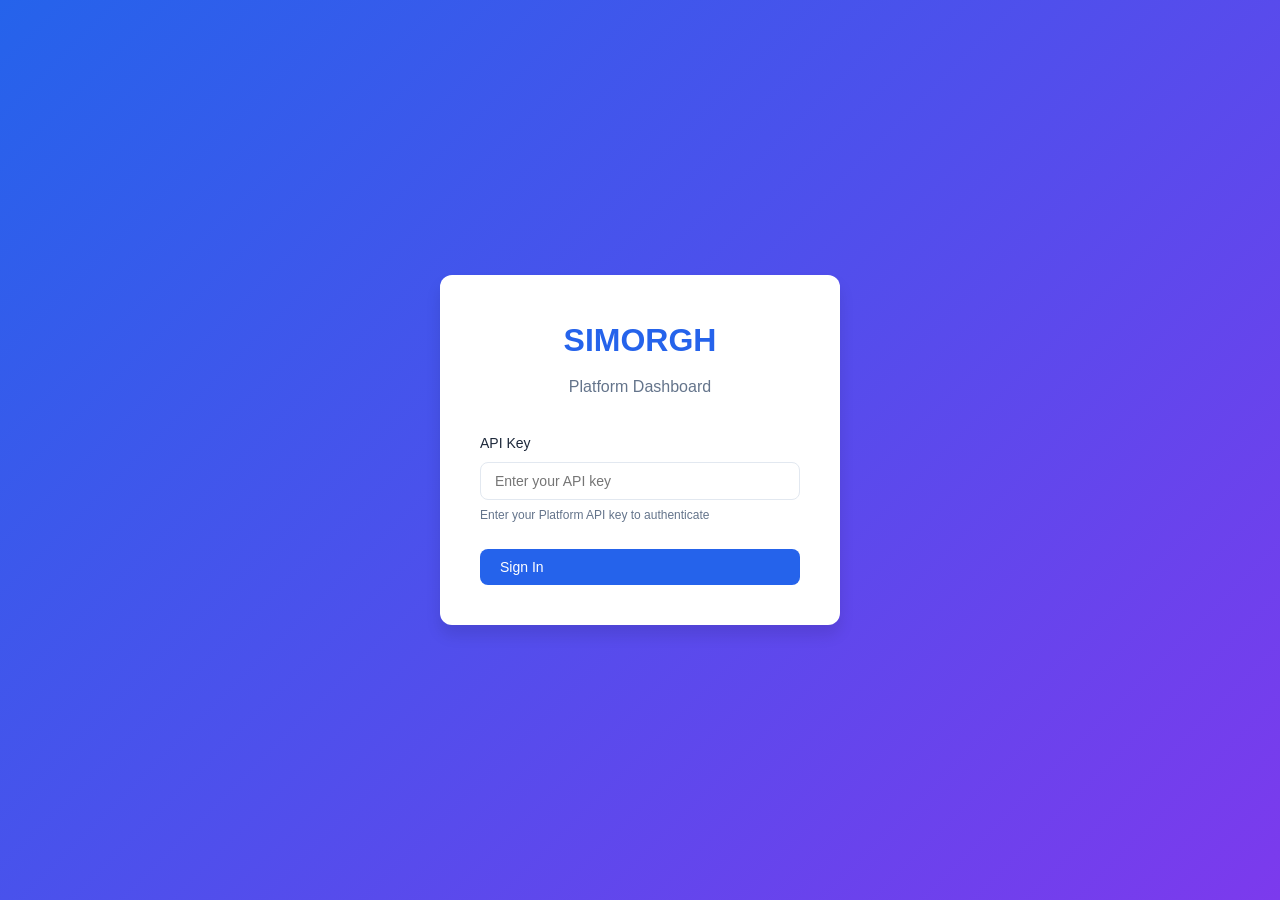
==== frontend/billing.html @ cf142aa9 "Title: Implement SIMORGH Platform frontend dashboard with core infrastructure UI Key features implem" ====
<!DOCTYPE html>
<html lang="en">
<head>
  <meta charset="UTF-8">
  <meta name="viewport" content="width=device-width, initial-scale=1.0">
  <title>Credits & Billing - SIMORGH Platform</title>
  <link rel="stylesheet" href="css/styles.css">
</head>
<body>
  <div class="app-container">
    <!-- Sidebar -->
    <aside class="sidebar">
      <a href="dashboard.html" class="nav-logo">SIMORGH</a>
      <ul class="nav-menu">
        <li class="nav-item"><a href="dashboard.html" class="nav-link">Dashboard</a></li>
        <li class="nav-item"><a href="applications.html" class="nav-link">Applications</a></li>
        <li class="nav-item"><a href="credentials.html" class="nav-link">API Keys</a></li>
        <li class="nav-item"><a href="usage.html" class="nav-link">Usage</a></li>
        <li class="nav-item"><a href="billing.html" class="nav-link active">Credits</a></li>
        <li class="nav-item"><a href="knowledge.html" class="nav-link">Knowledge</a></li>
        <li class="nav-item"><a href="logs.html" class="nav-link">Logs</a></li>
      </ul>
    </aside>

    <!-- Main Content -->
    <main class="main-content">
      <header class="header">
        <h1>Credits & Billing</h1>
        <div class="user-info">
          <button id="logout-btn" class="btn btn-secondary">Logout</button>
        </div>
      </header>

      <!-- Balance Card -->
      <div class="stats-grid">
        <div class="stat-card">
          <div class="stat-label">Current Balance</div>
          <div class="stat-value" id="current-balance">Loading...</div>
        </div>
        <div class="stat-card">
          <div class="stat-label">Subscription Plan</div>
          <div class="stat-value" id="subscription-plan" style="font-size: 1.25rem;">Loading...</div>
        </div>
      </div>

      <!-- Add Credits -->
      <div class="card">
        <div class="card-header">
          <h3 class="card-title">Add Credits</h3>
        </div>
        <div class="card-body">
          <p>Credit purchasing would be implemented here based on your billing provider integration.</p>
          <div class="flex gap-2 mt-4">
            <button class="btn btn-secondary">Add 1,000 Credits</button>
            <button class="btn btn-secondary">Add 5,000 Credits</button>
            <button class="btn btn-secondary">Add 10,000 Credits</button>
          </div>
        </div>
      </div>

      <!-- Transactions History -->
      <div class="card">
        <div class="card-header">
          <h3 class="card-title">Transaction History</h3>
        </div>
        <div class="card-body" id="transactions-table">
          Loading transactions...
        </div>
      </div>
    </main>
  </div>

  <script src="js/api.js"></script>
  <script src="js/app.js"></script>
</body>
</html>
---- frontend/css/styles.css ----
/* SIMORGH PLATFORM - SaaS Dashboard Styles */

:root {
  --primary-color: #2563eb;
  --primary-hover: #1d4ed8;
  --secondary-color: #64748b;
  --success-color: #10b981;
  --warning-color: #f59e0b;
  --danger-color: #ef4444;
  --background: #f8fafc;
  --surface: #ffffff;
  --text-primary: #1e293b;
  --text-secondary: #64748b;
  --border-color: #e2e8f0;
  --shadow: 0 1px 3px rgba(0,0,0,0.1);
  --shadow-lg: 0 10px 15px rgba(0,0,0,0.1);
  --radius: 8px;
  --radius-lg: 12px;
}

* {
  margin: 0;
  padding: 0;
  box-sizing: border-box;
}

body {
  font-family: -apple-system, BlinkMacSystemFont, 'Segoe UI', Roboto, Oxygen, Ubuntu, sans-serif;
  background: var(--background);
  color: var(--text-primary);
  line-height: 1.6;
}

/* Layout */
.app-container {
  display: flex;
  min-height: 100vh;
}

.sidebar {
  width: 260px;
  background: var(--surface);
  border-right: 1px solid var(--border-color);
  padding: 1.5rem;
  position: fixed;
  height: 100vh;
  overflow-y: auto;
}

.main-content {
  flex: 1;
  margin-left: 260px;
  padding: 2rem;
  max-width: 1400px;
}

/* Header */
.header {
  display: flex;
  justify-content: space-between;
  align-items: center;
  margin-bottom: 2rem;
}

.header h1 {
  font-size: 1.875rem;
  font-weight: 700;
  color: var(--text-primary);
}

.user-info {
  display: flex;
  align-items: center;
  gap: 1rem;
}

/* Navigation */
.nav-logo {
  font-size: 1.5rem;
  font-weight: 700;
  color: var(--primary-color);
  margin-bottom: 2rem;
  display: block;
  text-decoration: none;
}

.nav-menu {
  list-style: none;
}

.nav-item {
  margin-bottom: 0.5rem;
}

.nav-link {
  display: flex;
  align-items: center;
  gap: 0.75rem;
  padding: 0.75rem 1rem;
  color: var(--text-secondary);
  text-decoration: none;
  border-radius: var(--radius);
  transition: all 0.2s;
}

.nav-link:hover,
.nav-link.active {
  background: var(--primary-color);
  color: white;
}

.nav-icon {
  width: 20px;
  height: 20px;
}

/* Cards */
.card {
  background: var(--surface);
  border-radius: var(--radius-lg);
  padding: 1.5rem;
  box-shadow: var(--shadow);
  margin-bottom: 1.5rem;
}

.card-header {
  display: flex;
  justify-content: space-between;
  align-items: center;
  margin-bottom: 1rem;
}

.card-title {
  font-size: 1.125rem;
  font-weight: 600;
  color: var(--text-primary);
}

.card-body {
  color: var(--text-secondary);
}

/* Stats Grid */
.stats-grid {
  display: grid;
  grid-template-columns: repeat(auto-fit, minmax(240px, 1fr));
  gap: 1.5rem;
  margin-bottom: 2rem;
}

.stat-card {
  background: var(--surface);
  padding: 1.5rem;
  border-radius: var(--radius-lg);
  box-shadow: var(--shadow);
}

.stat-label {
  font-size: 0.875rem;
  color: var(--text-secondary);
  margin-bottom: 0.5rem;
}

.stat-value {
  font-size: 1.875rem;
  font-weight: 700;
  color: var(--text-primary);
}

.stat-change {
  font-size: 0.875rem;
  margin-top: 0.5rem;
}

.stat-change.positive {
  color: var(--success-color);
}

.stat-change.negative {
  color: var(--danger-color);
}

/* Tables */
.table-container {
  overflow-x: auto;
}

.data-table {
  width: 100%;
  border-collapse: collapse;
}

.data-table th,
.data-table td {
  padding: 0.75rem 1rem;
  text-align: left;
  border-bottom: 1px solid var(--border-color);
}

.data-table th {
  font-weight: 600;
  color: var(--text-secondary);
  font-size: 0.875rem;
  text-transform: uppercase;
  letter-spacing: 0.05em;
}

.data-table tr:hover {
  background: var(--background);
}

/* Buttons */
.btn {
  display: inline-flex;
  align-items: center;
  gap: 0.5rem;
  padding: 0.625rem 1.25rem;
  font-size: 0.875rem;
  font-weight: 500;
  border-radius: var(--radius);
  border: none;
  cursor: pointer;
  transition: all 0.2s;
  text-decoration: none;
}

.btn-primary {
  background: var(--primary-color);
  color: white;
}

.btn-primary:hover {
  background: var(--primary-hover);
}

.btn-secondary {
  background: var(--background);
  color: var(--text-primary);
  border: 1px solid var(--border-color);
}

.btn-secondary:hover {
  background: var(--border-color);
}

.btn-danger {
  background: var(--danger-color);
  color: white;
}

.btn-danger:hover {
  background: #dc2626;
}

.btn-sm {
  padding: 0.375rem 0.75rem;
  font-size: 0.75rem;
}

/* Forms */
.form-group {
  margin-bottom: 1.5rem;
}

.form-label {
  display: block;
  font-size: 0.875rem;
  font-weight: 500;
  color: var(--text-primary);
  margin-bottom: 0.5rem;
}

.form-input,
.form-select,
.form-textarea {
  width: 100%;
  padding: 0.625rem 0.875rem;
  font-size: 0.875rem;
  border: 1px solid var(--border-color);
  border-radius: var(--radius);
  background: var(--surface);
  color: var(--text-primary);
  transition: border-color 0.2s;
}

.form-input:focus,
.form-select:focus,
.form-textarea:focus {
  outline: none;
  border-color: var(--primary-color);
  box-shadow: 0 0 0 3px rgba(37, 99, 235, 0.1);
}

.form-textarea {
  min-height: 100px;
  resize: vertical;
}

.form-help {
  font-size: 0.75rem;
  color: var(--text-secondary);
  margin-top: 0.375rem;
}

/* Badges */
.badge {
  display: inline-flex;
  align-items: center;
  padding: 0.25rem 0.625rem;
  font-size: 0.75rem;
  font-weight: 500;
  border-radius: 9999px;
}

.badge-success {
  background: rgba(16, 185, 129, 0.1);
  color: var(--success-color);
}

.badge-warning {
  background: rgba(245, 158, 11, 0.1);
  color: var(--warning-color);
}

.badge-danger {
  background: rgba(239, 68, 68, 0.1);
  color: var(--danger-color);
}

.badge-info {
  background: rgba(37, 99, 235, 0.1);
  color: var(--primary-color);
}

/* Modal */
.modal-overlay {
  position: fixed;
  top: 0;
  left: 0;
  right: 0;
  bottom: 0;
  background: rgba(0, 0, 0, 0.5);
  display: flex;
  align-items: center;
  justify-content: center;
  z-index: 1000;
  opacity: 0;
  visibility: hidden;
  transition: all 0.3s;
}

.modal-overlay.active {
  opacity: 1;
  visibility: visible;
}

.modal {
  background: var(--surface);
  border-radius: var(--radius-lg);
  padding: 2rem;
  width: 100%;
  max-width: 500px;
  max-height: 90vh;
  overflow-y: auto;
  transform: translateY(-20px);
  transition: transform 0.3s;
}

.modal-overlay.active .modal {
  transform: translateY(0);
}

.modal-header {
  display: flex;
  justify-content: space-between;
  align-items: center;
  margin-bottom: 1.5rem;
}

.modal-title {
  font-size: 1.25rem;
  font-weight: 600;
}

.modal-close {
  background: none;
  border: none;
  font-size: 1.5rem;
  cursor: pointer;
  color: var(--text-secondary);
}

/* Login Page */
.login-page {
  min-height: 100vh;
  display: flex;
  align-items: center;
  justify-content: center;
  background: linear-gradient(135deg, var(--primary-color), #7c3aed);
}

.login-card {
  background: var(--surface);
  padding: 2.5rem;
  border-radius: var(--radius-lg);
  box-shadow: var(--shadow-lg);
  width: 100%;
  max-width: 400px;
}

.login-logo {
  font-size: 2rem;
  font-weight: 700;
  color: var(--primary-color);
  text-align: center;
  margin-bottom: 0.5rem;
}

.login-subtitle {
  text-align: center;
  color: var(--text-secondary);
  margin-bottom: 2rem;
}

/* Charts Placeholder */
.chart-container {
  height: 300px;
  display: flex;
  align-items: center;
  justify-content: center;
  background: var(--background);
  border-radius: var(--radius);
  color: var(--text-secondary);
}

/* Utility Classes */
.text-right {
  text-align: right;
}

.mb-0 {
  margin-bottom: 0;
}

.mt-4 {
  margin-top: 1rem;
}

.flex {
  display: flex;
}

.gap-2 {
  gap: 0.5rem;
}

.gap-4 {
  gap: 1rem;
}

.items-center {
  align-items: center;
}

.justify-between {
  justify-content: space-between;
}

.hidden {
  display: none !important;
}

/* Responsive */
@media (max-width: 768px) {
  .sidebar {
    width: 100%;
    height: auto;
    position: relative;
    border-right: none;
    border-bottom: 1px solid var(--border-color);
  }

  .main-content {
    margin-left: 0;
    padding: 1rem;
  }

  .stats-grid {
    grid-template-columns: 1fr;
  }

  .app-container {
    flex-direction: column;
  }
}
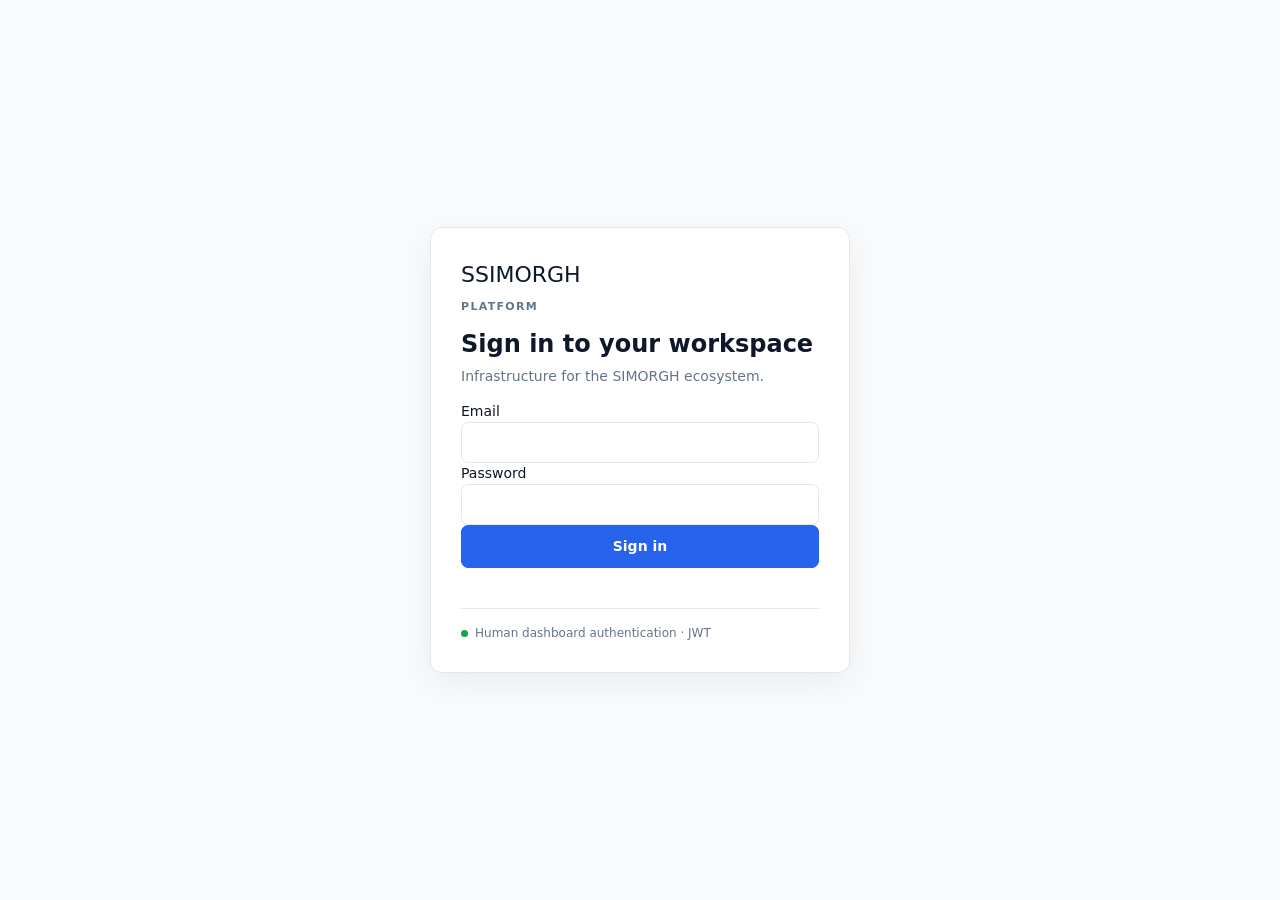
==== commit 4a2f5133: "refactor frontend into backend-aligned platform dashboard" ====
--- a/frontend/billing.html
+++ b/frontend/billing.html
@@ -1,76 +1 @@
-<!DOCTYPE html>
-<html lang="en">
-<head>
-  <meta charset="UTF-8">
-  <meta name="viewport" content="width=device-width, initial-scale=1.0">
-  <title>Credits & Billing - SIMORGH Platform</title>
-  <link rel="stylesheet" href="css/styles.css">
-</head>
-<body>
-  <div class="app-container">
-    <!-- Sidebar -->
-    <aside class="sidebar">
-      <a href="dashboard.html" class="nav-logo">SIMORGH</a>
-      <ul class="nav-menu">
-        <li class="nav-item"><a href="dashboard.html" class="nav-link">Dashboard</a></li>
-        <li class="nav-item"><a href="applications.html" class="nav-link">Applications</a></li>
-        <li class="nav-item"><a href="credentials.html" class="nav-link">API Keys</a></li>
-        <li class="nav-item"><a href="usage.html" class="nav-link">Usage</a></li>
-        <li class="nav-item"><a href="billing.html" class="nav-link active">Credits</a></li>
-        <li class="nav-item"><a href="knowledge.html" class="nav-link">Knowledge</a></li>
-        <li class="nav-item"><a href="logs.html" class="nav-link">Logs</a></li>
-      </ul>
-    </aside>
-
-    <!-- Main Content -->
-    <main class="main-content">
-      <header class="header">
-        <h1>Credits & Billing</h1>
-        <div class="user-info">
-          <button id="logout-btn" class="btn btn-secondary">Logout</button>
-        </div>
-      </header>
-
-      <!-- Balance Card -->
-      <div class="stats-grid">
-        <div class="stat-card">
-          <div class="stat-label">Current Balance</div>
-          <div class="stat-value" id="current-balance">Loading...</div>
-        </div>
-        <div class="stat-card">
-          <div class="stat-label">Subscription Plan</div>
-          <div class="stat-value" id="subscription-plan" style="font-size: 1.25rem;">Loading...</div>
-        </div>
-      </div>
-
-      <!-- Add Credits -->
-      <div class="card">
-        <div class="card-header">
-          <h3 class="card-title">Add Credits</h3>
-        </div>
-        <div class="card-body">
-          <p>Credit purchasing would be implemented here based on your billing provider integration.</p>
-          <div class="flex gap-2 mt-4">
-            <button class="btn btn-secondary">Add 1,000 Credits</button>
-            <button class="btn btn-secondary">Add 5,000 Credits</button>
-            <button class="btn btn-secondary">Add 10,000 Credits</button>
-          </div>
-        </div>
-      </div>
-
-      <!-- Transactions History -->
-      <div class="card">
-        <div class="card-header">
-          <h3 class="card-title">Transaction History</h3>
-        </div>
-        <div class="card-body" id="transactions-table">
-          Loading transactions...
-        </div>
-      </div>
-    </main>
-  </div>
-
-  <script src="js/api.js"></script>
-  <script src="js/app.js"></script>
-</body>
-</html>
+<!doctype html><html lang="en"><head><meta charset="utf-8"><meta name="viewport" content="width=device-width,initial-scale=1"><title>Billing · SIMORGH Platform</title><link rel="stylesheet" href="css/variables.css"><link rel="stylesheet" href="css/base.css"><link rel="stylesheet" href="css/layout.css"><link rel="stylesheet" href="css/components.css"><link rel="stylesheet" href="css/pages.css"></head><body data-page="billing"><div id="app-shell"></div><main class="main"><header class="page-header"><div><p class="eyebrow">PLATFORM</p><h1>Billing</h1><p class="muted">Credits, subscription and cost infrastructure.</p></div><div id="header-actions"></div></header><section class="notice warning"><strong>Backend unavailable.</strong> No billing, credit balance, transaction, or subscription API is exposed by the current repository.</section><section class="metric-grid"><article class="metric"><span class="label">Credits</span><strong>—</strong><small>UNAVAILABLE</small></article><article class="metric"><span class="label">Subscription</span><strong>—</strong><small>UNAVAILABLE</small></article><article class="metric"><span class="label">Transactions</span><strong>—</strong><small>UNAVAILABLE</small></article></section></main><script type="module" src="js/app.js"></script></body></html>
--- a/frontend/css/variables.css
+++ b/frontend/css/variables.css
@@ -0,0 +1 @@
+:root{--bg:#F8FAFC;--surface:#FFFFFF;--surface-2:#F1F5F9;--primary:#2563EB;--primary-hover:#1D4ED8;--text:#0F172A;--text-secondary:#64748B;--border:#E2E8F0;--success:#16A34A;--warning:#D97706;--danger:#DC2626;--radius:10px;--sidebar:248px}html[data-theme="dark"]{--bg:#0B1120;--surface:#111827;--surface-2:#172033;--primary:#3B82F6;--primary-hover:#60A5FA;--text:#F8FAFC;--text-secondary:#94A3B8;--border:#1E293B}
--- a/frontend/css/base.css
+++ b/frontend/css/base.css
@@ -0,0 +1 @@
+*{box-sizing:border-box}html,body{margin:0;min-height:100%;font-family:Inter,ui-sans-serif,system-ui,-apple-system,"Segoe UI",sans-serif;background:var(--bg);color:var(--text)}body{font-size:14px;line-height:1.5}button,input{font:inherit}button{cursor:pointer}a{color:inherit;text-decoration:none}code{font-family:ui-monospace,SFMono-Regular,Menlo,monospace}.muted{color:var(--text-secondary)}.eyebrow{font-size:11px;letter-spacing:.12em;color:var(--text-secondary);font-weight:700;margin:0 0 6px}.hidden{display:none!important}h1,h2,h3,p{margin-top:0}
--- a/frontend/css/layout.css
+++ b/frontend/css/layout.css
@@ -0,0 +1 @@
+.app-shell{display:flex;min-height:100vh}.sidebar{position:fixed;inset:0 auto 0 0;width:var(--sidebar);background:var(--surface);border-right:1px solid var(--border);display:flex;flex-direction:column;padding:18px 14px;z-index:20}.brand{display:flex;align-items:center;gap:9px;font-weight:750}.brand-mark{width:30px;height:30px;border:1px solid var(--border);display:grid;place-items:center;border-radius:8px;color:var(--primary);font-weight:800}.nav{display:grid;gap:3px;margin-top:28px}.nav a{display:flex;gap:10px;padding:9px 10px;border-radius:7px;color:var(--text-secondary)}.nav a:hover,.nav a.active{background:var(--surface-2);color:var(--text)}.nav-icon{width:18px;text-align:center}.sidebar-bottom{margin-top:auto;border-top:1px solid var(--border);padding-top:14px}.workspace{padding:10px;border:1px solid var(--border);border-radius:8px;margin-bottom:10px}.workspace strong,.workspace small{display:block}.workspace small{color:var(--text-secondary)}.sidebar-actions{display:flex;gap:6px}.main{margin-left:var(--sidebar);width:calc(100% - var(--sidebar));padding:30px 34px 50px}.page-header{display:flex;justify-content:space-between;gap:20px;align-items:flex-start;margin-bottom:26px}.page-header h1{font-size:27px;letter-spacing:-.035em;margin-bottom:3px}.mobile-menu{display:none}@media(max-width:800px){.sidebar{transform:translateX(-100%);transition:transform .18s}.sidebar.open{transform:none}.main{margin-left:0;width:100%;padding:20px 16px}.mobile-menu{display:inline-flex!important}.page-header{align-items:center}}
--- a/frontend/css/components.css
+++ b/frontend/css/components.css
@@ -0,0 +1 @@
+.btn{border:1px solid var(--border);background:var(--surface);color:var(--text);border-radius:7px;padding:8px 12px;font-weight:600}.btn:hover{background:var(--surface-2)}.btn-primary{background:var(--primary);border-color:var(--primary);color:#fff}.btn-primary:hover{background:var(--primary-hover)}.btn-block{width:100%;padding:10px}.metric-grid{display:grid;grid-template-columns:repeat(4,minmax(0,1fr));gap:12px;margin-bottom:18px}.metric{background:var(--surface);border:1px solid var(--border);border-radius:var(--radius);padding:18px}.metric .label,.label{display:block;color:var(--text-secondary);font-size:12px;margin-bottom:7px}.metric strong{font-size:25px;display:block}.panel{background:var(--surface);border:1px solid var(--border);border-radius:var(--radius);padding:18px;margin-bottom:18px}.panel-head{display:flex;justify-content:space-between;gap:14px;align-items:flex-start;margin-bottom:16px}.panel h2{font-size:15px;margin-bottom:3px}.badge{display:inline-flex;border:1px solid var(--border);border-radius:999px;padding:3px 8px;font-size:10px;font-weight:750;color:var(--text-secondary)}.badge-warning{color:var(--warning)}.grid-2{display:grid;grid-template-columns:1fr 1fr;gap:18px}.notice{border:1px solid var(--border);background:var(--surface);padding:12px 14px;border-radius:8px;margin-bottom:18px}.notice.warning{border-color:#f2c46d}.notice.info{border-color:#93b8ff}.state,.chart-empty,.empty-state{text-align:center;padding:38px;color:var(--text-secondary);border:1px dashed var(--border);border-radius:8px;background:var(--surface)}.chart-empty{height:220px;display:grid;place-items:center}.table-wrap{overflow-x:auto}.table{width:100%;border-collapse:collapse}.table th,.table td{text-align:left;padding:11px 10px;border-bottom:1px solid var(--border);white-space:nowrap}.table th{font-size:11px;color:var(--text-secondary)}.inline-form{display:flex;gap:8px}.inline-form input{flex:1}input{width:100%;border:1px solid var(--border);background:var(--surface);color:var(--text);border-radius:7px;padding:9px 10px;outline:none}input:focus{border-color:var(--primary)}.form-error{min-height:20px;color:var(--danger)}.result pre{white-space:pre-wrap;word-break:break-word;background:var(--surface-2);padding:12px;border-radius:7px}.credential-model{display:grid;grid-template-columns:repeat(3,1fr);gap:12px}.credential-model>div{border:1px solid var(--border);padding:12px;border-radius:8px}.login-page{display:grid;place-items:center;min-height:100vh;background:var(--bg)}.login-shell{width:min(420px,calc(100% - 32px))}.login-card{background:var(--surface);border:1px solid var(--border);border-radius:12px;padding:30px;box-shadow:0 10px 35px rgba(15,23,42,.06)}.brand-lg{font-size:22px;justify-content:center;margin-bottom:8px}.login-card h1{font-size:24px;margin:10px 0 4px}.login-note{border-top:1px solid var(--border);margin-top:20px;padding-top:15px;color:var(--text-secondary);font-size:12px}.status-dot{display:inline-block;width:7px;height:7px;background:var(--success);border-radius:50%;margin-right:7px}@media(max-width:900px){.metric-grid{grid-template-columns:repeat(2,1fr)}.grid-2{grid-template-columns:1fr}.credential-model{grid-template-columns:1fr}}@media(max-width:520px){.metric-grid{grid-template-columns:1fr}.inline-form{flex-direction:column}}
--- a/frontend/css/pages.css
+++ b/frontend/css/pages.css
@@ -0,0 +1 @@
+.cap-list{display:grid;gap:8px}.cap{display:flex;justify-content:space-between;padding:10px 0;border-bottom:1px solid var(--border)}.cap:last-child{border-bottom:0}
